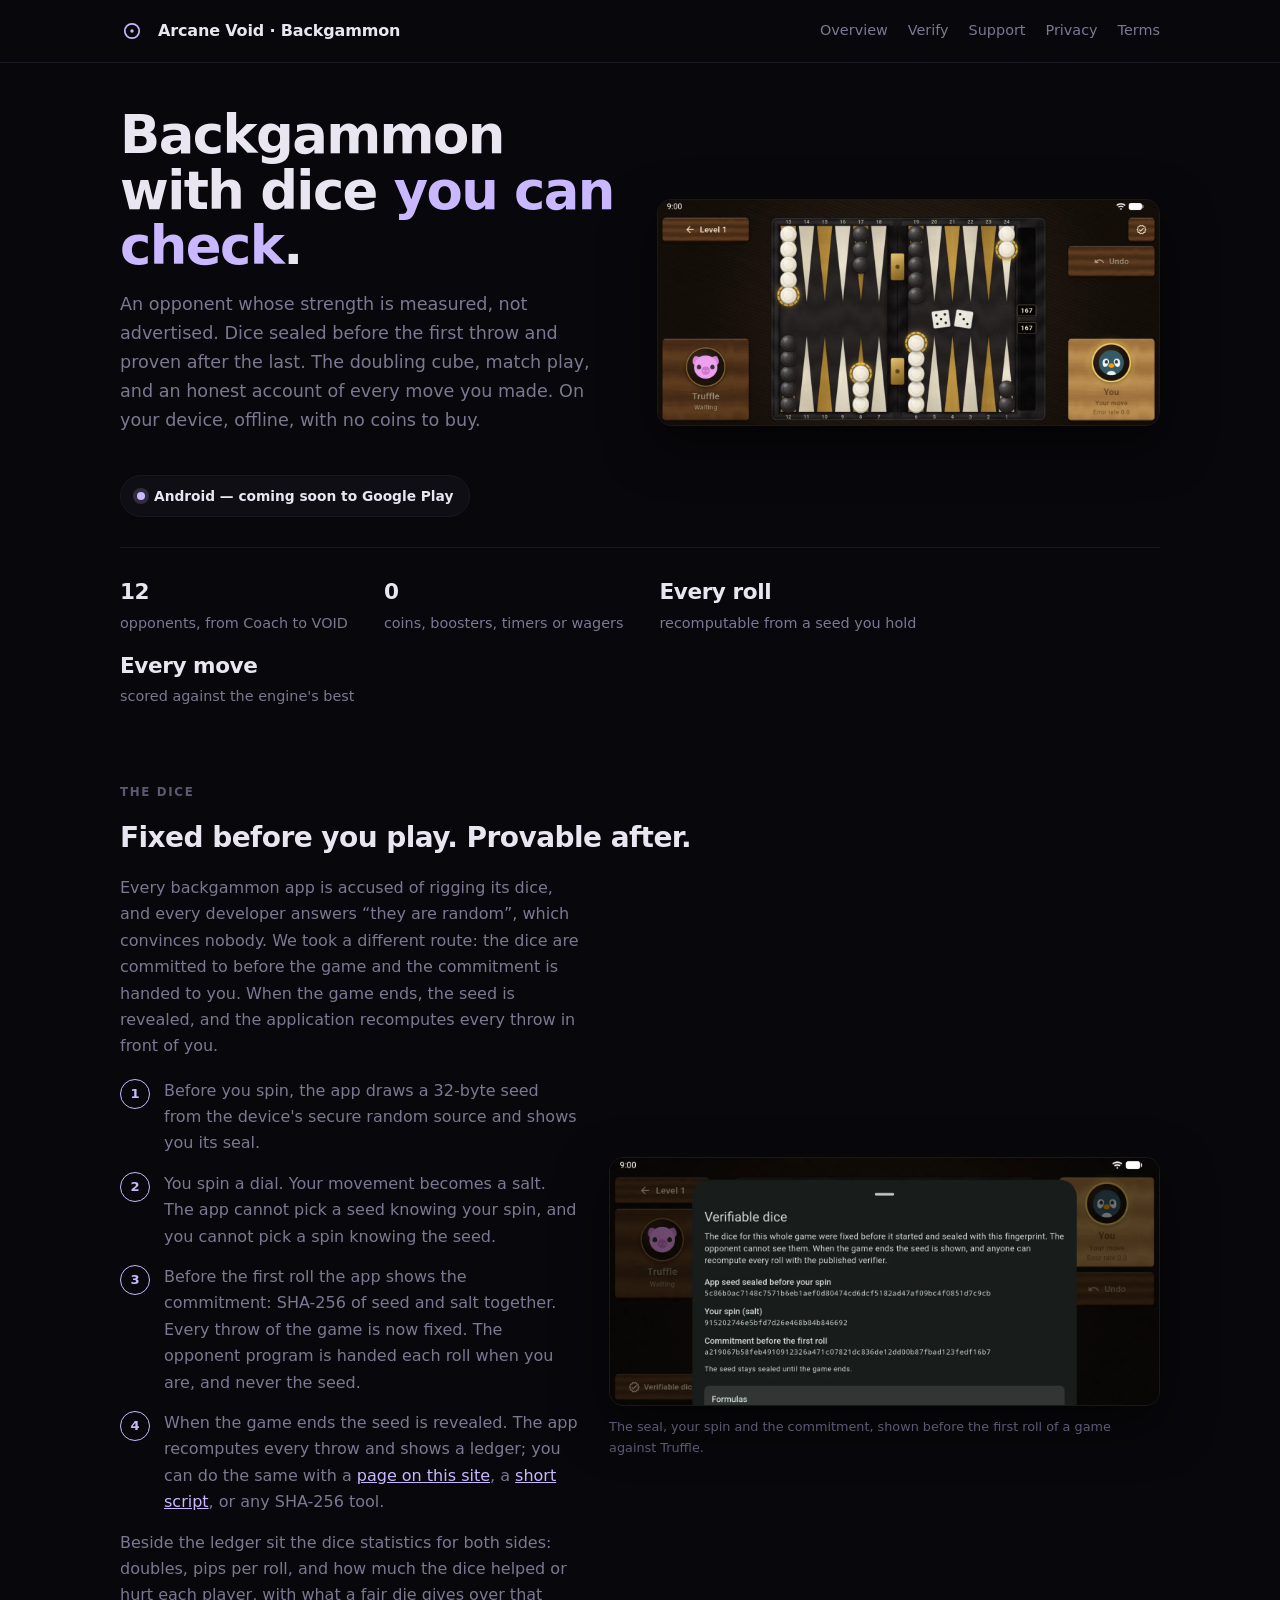
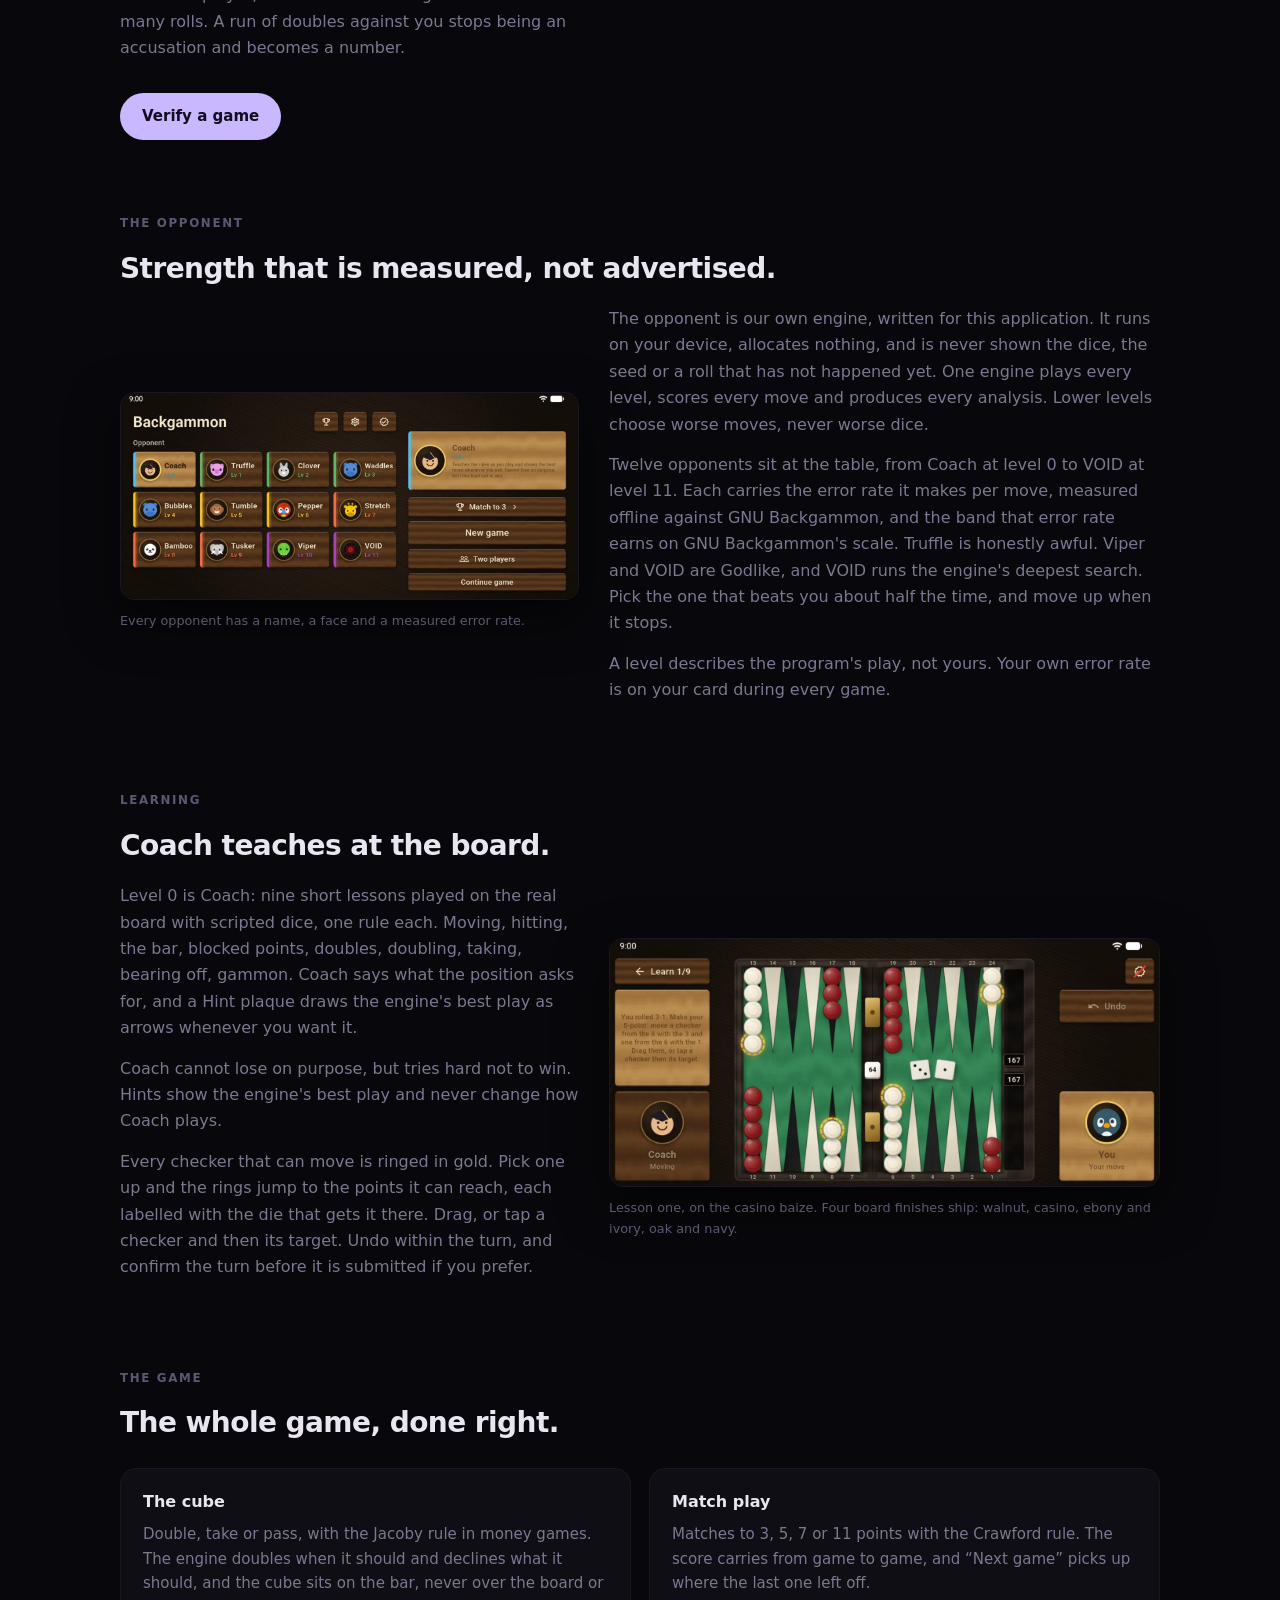
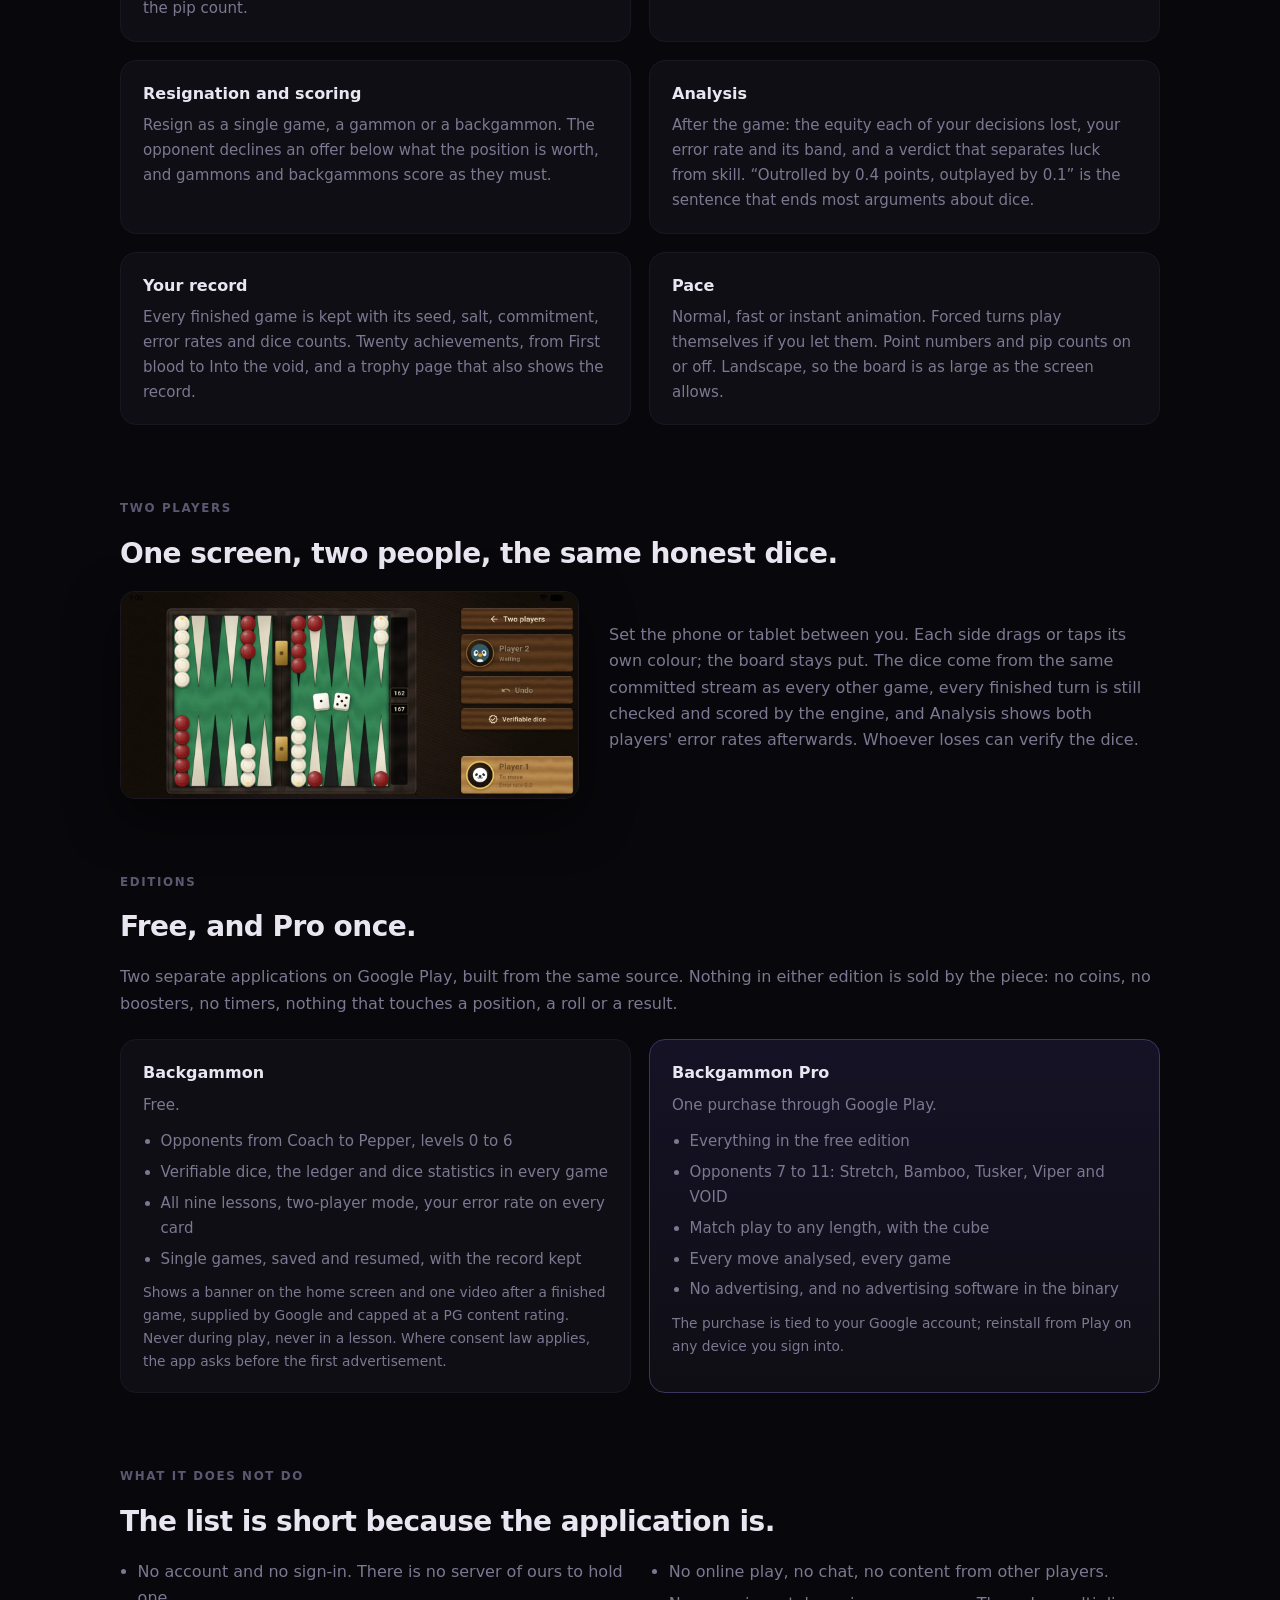
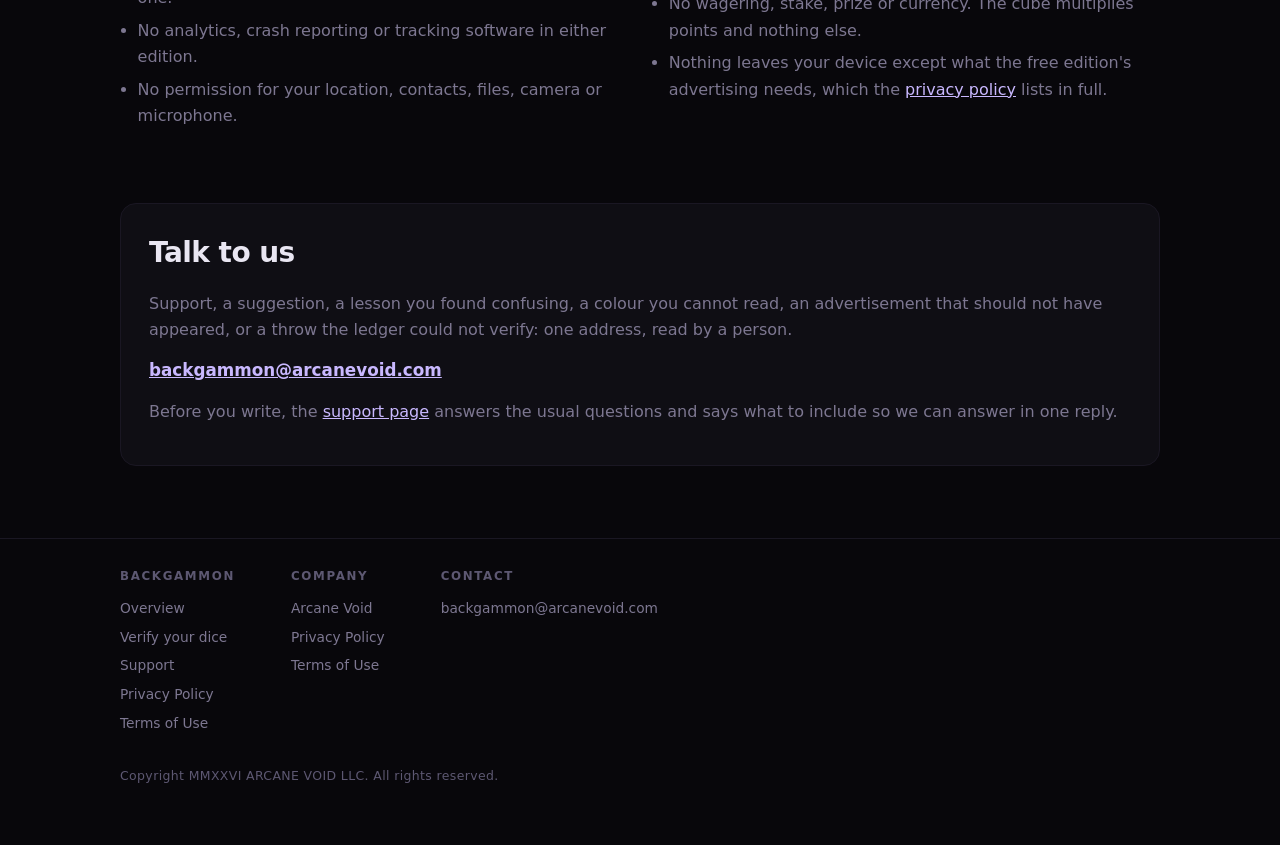
==== backgammon/index.html @ 6c2d75d8 "Backgammon: landing page, in-browser dice verifier, one support address A full overview page at /bac" ====
<!doctype html>
<html lang="en">
<head>
<meta charset="utf-8">
<meta name="viewport" content="width=device-width, initial-scale=1">
<title>Backgammon by Arcane Void — a strong opponent and dice you can check</title>
<meta name="description" content="Backgammon for Android with an opponent whose strength is measured, dice that are sealed before the first throw and provable after the last, the doubling cube, match play and analysis of every move. Plays offline, no account, no coins.">
<link rel="canonical" href="https://arcanevoid.com/backgammon/">
<link rel="icon" href="/icon.png">
<link rel="apple-touch-icon" href="/icon.png">
<link rel="stylesheet" href="/style.css">
<meta property="og:title" content="Backgammon by Arcane Void">
<meta property="og:description" content="A strong opponent, dice you can check, the cube and match play, and analysis of every move. On your device, offline, no coins.">
<meta property="og:type" content="website">
<meta property="og:url" content="https://arcanevoid.com/backgammon/">
<meta property="og:image" content="https://arcanevoid.com/backgammon/media/og.png">
<meta property="og:image:width" content="1200">
<meta property="og:image:height" content="630">
<meta name="twitter:card" content="summary_large_image">
<meta name="twitter:image" content="https://arcanevoid.com/backgammon/media/og.png">
<script type="application/ld+json">
{
  "@context": "https://schema.org",
  "@type": "MobileApplication",
  "name": "Backgammon",
  "url": "https://arcanevoid.com/backgammon/",
  "image": "https://arcanevoid.com/backgammon/media/og.png",
  "description": "Backgammon against an opponent whose strength is measured, with dice that are sealed before the first throw and provable after the last, the doubling cube, match play and analysis of every move. Plays offline with no account.",
  "operatingSystem": "Android",
  "applicationCategory": "GameApplication",
  "applicationSubCategory": "Board game",
  "screenshot": [
    "https://arcanevoid.com/backgammon/media/game.webp",
    "https://arcanevoid.com/backgammon/media/dice.webp",
    "https://arcanevoid.com/backgammon/media/home.webp",
    "https://arcanevoid.com/backgammon/media/lesson.webp",
    "https://arcanevoid.com/backgammon/media/two.webp"
  ],
  "publisher": { "@type": "Organization", "name": "Arcane Void LLC", "url": "https://arcanevoid.com/" }
}
</script>
<style>
  main{padding-top:44px}
  .hero{display:grid;gap:34px;align-items:center;margin-bottom:26px}
  @media (min-width:860px){.hero{grid-template-columns:minmax(0,1fr) minmax(0,1fr)}}
  .wrap.wide{width:min(1040px,92vw)}
  h1{font-size:clamp(2.1rem,5.4vw,3.3rem);line-height:1.05;margin-bottom:16px}
  h1 em{font-style:normal;color:var(--accent)}
  .hero .lede{font-size:1.1rem;max-width:50ch}
  .badge{
    display:inline-flex;align-items:center;gap:9px;margin:26px 0 0;padding:9px 16px;border-radius:999px;
    background:var(--panel);border:1px solid var(--line);font-size:.86rem;color:var(--ink);font-weight:600;
  }
  .badge .dot{width:8px;height:8px;border-radius:50%;background:var(--accent);box-shadow:0 0 0 4px rgba(201,184,255,.18)}
  .shot{display:block;width:100%;height:auto;border-radius:14px;border:1px solid var(--line);box-shadow:0 18px 50px rgba(0,0,0,.55)}
  .lead-in{display:flex;flex-wrap:wrap;gap:12px 36px;margin:30px 0 0;padding:26px 0 0;border-top:1px solid var(--line);list-style:none}
  .lead-in li{color:var(--muted);font-size:.9rem;margin:0}
  .lead-in b{display:block;color:var(--ink);font-size:1.35rem;font-weight:600;letter-spacing:-.02em;margin-bottom:2px}
  section{margin-top:74px}
  section h2{font-size:clamp(1.35rem,2.6vw,1.75rem);letter-spacing:-.02em;margin:0 0 14px}
  .kicker{display:block;font-size:.74rem;letter-spacing:.14em;text-transform:uppercase;color:#5d5872;font-weight:600;margin-bottom:12px}
  .two{display:grid;gap:30px;align-items:center}
  @media (min-width:860px){.two{grid-template-columns:minmax(0,5fr) minmax(0,6fr)}.two.flip>figure{order:-1}}
  .two p{max-width:56ch}
  figure{margin:0}
  figcaption{font-size:.8rem;color:#5d5872;margin-top:10px}
  ol.steps{counter-reset:s;list-style:none;padding:0;margin:18px 0 0}
  ol.steps li{position:relative;padding-left:44px;margin-bottom:14px;color:var(--muted)}
  ol.steps li::before{
    counter-increment:s;content:counter(s);position:absolute;left:0;top:1px;width:28px;height:28px;border-radius:50%;
    border:1px solid var(--accent);color:var(--accent);font-size:.82rem;font-weight:600;display:grid;place-items:center;
  }
  .grid{display:grid;gap:18px;margin-top:22px}
  @media (min-width:640px){.grid{grid-template-columns:1fr 1fr}}
  .card{background:var(--panel);border:1px solid var(--line);border-radius:16px;padding:20px 22px}
  .card h3{margin:0 0 6px;font-size:1rem}
  .card p{margin:0;font-size:.94rem}
  .cta{display:inline-block;margin-top:18px;padding:11px 22px;border-radius:999px;background:var(--accent);color:#120d1f;font-weight:600;text-decoration:none;font-size:.94rem}
  .cta:hover{filter:brightness(1.06)}
  .editions{display:grid;gap:18px;margin-top:22px}
  @media (min-width:700px){.editions{grid-template-columns:1fr 1fr}}
  .editions .card ul{margin:12px 0 0;padding-left:1.1em}
  .editions .card li{font-size:.94rem}
  .editions .pro{border-color:#3d3560;background:linear-gradient(180deg,#151226,var(--panel))}
  .editions .price{color:var(--muted);font-size:.86rem;margin:10px 0 0}
  .nots{columns:2;column-gap:40px;margin-top:14px;padding-left:1.1em}
  @media (max-width:640px){.nots{columns:1}}
  .nots li{break-inside:avoid}
  .contact{margin-top:74px;padding:26px 28px;border-radius:16px;background:var(--panel);border:1px solid var(--line)}
  .contact h2{margin-top:0}
  .contact .em{font-weight:600;font-size:1.05rem}
</style>
</head>
<body>
<header>
  <div class="wrap wide">
    <svg width="24" height="24" viewBox="0 0 100 100" aria-hidden="true">
      <circle cx="50" cy="50" r="30" fill="none" stroke="#c9b8ff" stroke-width="7"/>
      <circle cx="50" cy="50" r="7" fill="#c9b8ff"/>
    </svg>
    <span class="name">Arcane Void · Backgammon</span>
    <nav>
      <a href="/backgammon/">Overview</a>
      <a href="/backgammon/verify.html">Verify</a>
      <a href="/backgammon/support.html">Support</a>
      <a href="/backgammon/privacy.html">Privacy</a>
      <a href="/backgammon/terms.html">Terms</a>
    </nav>
  </div>
</header>
<main>
  <div class="wrap wide">

    <div class="hero">
      <div>
        <h1>Backgammon with dice <em>you can check</em>.</h1>
        <p class="lede">An opponent whose strength is measured, not advertised. Dice sealed before the first throw and proven after the last. The doubling cube, match play, and an honest account of every move you made. On your device, offline, with no coins to buy.</p>
        <span class="badge"><span class="dot"></span>Android — coming soon to Google Play</span>
      </div>
      <figure>
        <img class="shot" src="/backgammon/media/game.webp" width="1400" height="630" alt="A game in progress on the walnut board: the player has rolled 5-2, movable checkers are ringed in gold, pip counts read 167 each" fetchpriority="high">
      </figure>
    </div>

    <ul class="lead-in">
      <li><b>12</b>opponents, from Coach to VOID</li>
      <li><b>0</b>coins, boosters, timers or wagers</li>
      <li><b>Every roll</b>recomputable from a seed you hold</li>
      <li><b>Every move</b>scored against the engine's best</li>
    </ul>

    <section id="dice">
      <span class="kicker">The dice</span>
      <h2>Fixed before you play. Provable after.</h2>
      <div class="two">
        <div>
          <p>Every backgammon app is accused of rigging its dice, and every developer answers “they are random”, which convinces nobody. We took a different route: the dice are committed to before the game and the commitment is handed to you. When the game ends, the seed is revealed, and the application recomputes every throw in front of you.</p>
          <ol class="steps">
            <li>Before you spin, the app draws a 32-byte seed from the device's secure random source and shows you its seal.</li>
            <li>You spin a dial. Your movement becomes a salt. The app cannot pick a seed knowing your spin, and you cannot pick a spin knowing the seed.</li>
            <li>Before the first roll the app shows the commitment: SHA-256 of seed and salt together. Every throw of the game is now fixed. The opponent program is handed each roll when you are, and never the seed.</li>
            <li>When the game ends the seed is revealed. The app recomputes every throw and shows a ledger; you can do the same with a <a href="/backgammon/verify.html">page on this site</a>, a <a href="/backgammon/verify_dice.py">short script</a>, or any SHA-256 tool.</li>
          </ol>
          <p>Beside the ledger sit the dice statistics for both sides: doubles, pips per roll, and how much the dice helped or hurt each player, with what a fair die gives over that many rolls. A run of doubles against you stops being an accusation and becomes a number.</p>
          <a class="cta" href="/backgammon/verify.html">Verify a game</a>
        </div>
        <figure>
          <img class="shot" src="/backgammon/media/dice.webp" width="1400" height="630" loading="lazy" alt="The Verifiable dice sheet: the app seed sealed before your spin, your spin as a salt, and the commitment before the first roll, each as a hex fingerprint">
          <figcaption>The seal, your spin and the commitment, shown before the first roll of a game against Truffle.</figcaption>
        </figure>
      </div>
    </section>

    <section id="opponent">
      <span class="kicker">The opponent</span>
      <h2>Strength that is measured, not advertised.</h2>
      <div class="two flip">
        <div>
          <p>The opponent is our own engine, written for this application. It runs on your device, allocates nothing, and is never shown the dice, the seed or a roll that has not happened yet. One engine plays every level, scores every move and produces every analysis. Lower levels choose worse moves, never worse dice.</p>
          <p>Twelve opponents sit at the table, from Coach at level 0 to VOID at level 11. Each carries the error rate it makes per move, measured offline against GNU Backgammon, and the band that error rate earns on GNU Backgammon's scale. Truffle is honestly awful. Viper and VOID are Godlike, and VOID runs the engine's deepest search. Pick the one that beats you about half the time, and move up when it stops.</p>
          <p>A level describes the program's play, not yours. Your own error rate is on your card during every game.</p>
        </div>
        <figure>
          <img class="shot" src="/backgammon/media/home.webp" width="1400" height="630" loading="lazy" alt="The home screen: twelve opponent cards from Coach at level 0 to VOID at level 11, each with an animal avatar, and buttons for Match to 3, New game, Two players and Continue game">
          <figcaption>Every opponent has a name, a face and a measured error rate.</figcaption>
        </figure>
      </div>
    </section>

    <section id="learn">
      <span class="kicker">Learning</span>
      <h2>Coach teaches at the board.</h2>
      <div class="two">
        <div>
          <p>Level 0 is Coach: nine short lessons played on the real board with scripted dice, one rule each. Moving, hitting, the bar, blocked points, doubles, doubling, taking, bearing off, gammon. Coach says what the position asks for, and a Hint plaque draws the engine's best play as arrows whenever you want it.</p>
          <p>Coach cannot lose on purpose, but tries hard not to win. Hints show the engine's best play and never change how Coach plays.</p>
          <p>Every checker that can move is ringed in gold. Pick one up and the rings jump to the points it can reach, each labelled with the die that gets it there. Drag, or tap a checker and then its target. Undo within the turn, and confirm the turn before it is submitted if you prefer.</p>
        </div>
        <figure>
          <img class="shot" src="/backgammon/media/lesson.webp" width="1400" height="630" loading="lazy" alt="Lesson 1 of 9 on the green casino board: Coach's plaque reads 'You rolled 3-1. Make your 5-point', and the checkers that can move are ringed in gold">
          <figcaption>Lesson one, on the casino baize. Four board finishes ship: walnut, casino, ebony and ivory, oak and navy.</figcaption>
        </figure>
      </div>
    </section>

    <section id="play">
      <span class="kicker">The game</span>
      <h2>The whole game, done right.</h2>
      <div class="grid">
        <div class="card"><h3>The cube</h3><p>Double, take or pass, with the Jacoby rule in money games. The engine doubles when it should and declines what it should, and the cube sits on the bar, never over the board or the pip count.</p></div>
        <div class="card"><h3>Match play</h3><p>Matches to 3, 5, 7 or 11 points with the Crawford rule. The score carries from game to game, and “Next game” picks up where the last one left off.</p></div>
        <div class="card"><h3>Resignation and scoring</h3><p>Resign as a single game, a gammon or a backgammon. The opponent declines an offer below what the position is worth, and gammons and backgammons score as they must.</p></div>
        <div class="card"><h3>Analysis</h3><p>After the game: the equity each of your decisions lost, your error rate and its band, and a verdict that separates luck from skill. “Outrolled by 0.4 points, outplayed by 0.1” is the sentence that ends most arguments about dice.</p></div>
        <div class="card"><h3>Your record</h3><p>Every finished game is kept with its seed, salt, commitment, error rates and dice counts. Twenty achievements, from First blood to Into the void, and a trophy page that also shows the record.</p></div>
        <div class="card"><h3>Pace</h3><p>Normal, fast or instant animation. Forced turns play themselves if you let them. Point numbers and pip counts on or off. Landscape, so the board is as large as the screen allows.</p></div>
      </div>
    </section>

    <section id="two">
      <span class="kicker">Two players</span>
      <h2>One screen, two people, the same honest dice.</h2>
      <div class="two flip">
        <div>
          <p>Set the phone or tablet between you. Each side drags or taps its own colour; the board stays put. The dice come from the same committed stream as every other game, every finished turn is still checked and scored by the engine, and Analysis shows both players' error rates afterwards. Whoever loses can verify the dice.</p>
        </div>
        <figure>
          <img class="shot" src="/backgammon/media/two.webp" width="1400" height="630" loading="lazy" alt="Two players mode on the casino board: Player 1 to move with a 1-5, Player 2 waiting, and a Verifiable dice plaque beside Undo">
        </figure>
      </div>
    </section>

    <section id="editions">
      <span class="kicker">Editions</span>
      <h2>Free, and Pro once.</h2>
      <p>Two separate applications on Google Play, built from the same source. Nothing in either edition is sold by the piece: no coins, no boosters, no timers, nothing that touches a position, a roll or a result.</p>
      <div class="editions">
        <div class="card">
          <h3>Backgammon</h3>
          <p>Free.</p>
          <ul>
            <li>Opponents from Coach to Pepper, levels 0 to 6</li>
            <li>Verifiable dice, the ledger and dice statistics in every game</li>
            <li>All nine lessons, two-player mode, your error rate on every card</li>
            <li>Single games, saved and resumed, with the record kept</li>
          </ul>
          <p class="price">Shows a banner on the home screen and one video after a finished game, supplied by Google and capped at a PG content rating. Never during play, never in a lesson. Where consent law applies, the app asks before the first advertisement.</p>
        </div>
        <div class="card pro">
          <h3>Backgammon Pro</h3>
          <p>One purchase through Google Play.</p>
          <ul>
            <li>Everything in the free edition</li>
            <li>Opponents 7 to 11: Stretch, Bamboo, Tusker, Viper and VOID</li>
            <li>Match play to any length, with the cube</li>
            <li>Every move analysed, every game</li>
            <li>No advertising, and no advertising software in the binary</li>
          </ul>
          <p class="price">The purchase is tied to your Google account; reinstall from Play on any device you sign into.</p>
        </div>
      </div>
    </section>

    <section id="not">
      <span class="kicker">What it does not do</span>
      <h2>The list is short because the application is.</h2>
      <ul class="nots">
        <li>No account and no sign-in. There is no server of ours to hold one.</li>
        <li>No analytics, crash reporting or tracking software in either edition.</li>
        <li>No permission for your location, contacts, files, camera or microphone.</li>
        <li>No online play, no chat, no content from other players.</li>
        <li>No wagering, stake, prize or currency. The cube multiplies points and nothing else.</li>
        <li>Nothing leaves your device except what the free edition's advertising needs, which the <a href="/backgammon/privacy.html">privacy policy</a> lists in full.</li>
      </ul>
    </section>

    <section class="contact" id="contact">
      <h2>Talk to us</h2>
      <p>Support, a suggestion, a lesson you found confusing, a colour you cannot read, an advertisement that should not have appeared, or a throw the ledger could not verify: one address, read by a person.</p>
      <p><span class="em" data-u="backgammon" data-d="arcanevoid" data-t="com">backgammon [at] arcanevoid [dot] com</span></p>
      <p>Before you write, the <a href="/backgammon/support.html">support page</a> answers the usual questions and says what to include so we can answer in one reply.</p>
    </section>

  </div>
</main>
<footer>
  <div class="wrap wide">
    <div class="cols">
      <div>
        <h4>Backgammon</h4>
        <a href="/backgammon/">Overview</a>
        <a href="/backgammon/verify.html">Verify your dice</a>
        <a href="/backgammon/support.html">Support</a>
        <a href="/backgammon/privacy.html">Privacy Policy</a>
        <a href="/backgammon/terms.html">Terms of Use</a>
      </div>
      <div>
        <h4>Company</h4>
        <a href="/">Arcane Void</a>
        <a href="/privacy.html">Privacy Policy</a>
        <a href="/terms.html">Terms of Use</a>
      </div>
      <div>
        <h4>Contact</h4>
        <span class="em" data-u="backgammon" data-d="arcanevoid" data-t="com">backgammon [at] arcanevoid [dot] com</span>
      </div>
    </div>
    <p class="legal">Copyright MMXXVI ARCANE VOID LLC. All rights reserved.</p>
  </div>
</footer>
<script>
/* Addresses are assembled here rather than written into the page, so
   scrapers reading the HTML do not get them. */
document.querySelectorAll('span.em').forEach(function(s){
  var a=s.dataset.u+'@'+s.dataset.d+'.'+s.dataset.t;
  var l=document.createElement('a');l.href='mailto:'+a;l.textContent=a;l.className='em';
  s.replaceWith(l);
});
</script>
</body>
</html>
---- style.css ----
:root{
  --bg:#08070b; --panel:#0f0e14; --ink:#e9e6f2; --muted:#7d7791;
  --accent:#c9b8ff; --line:#1a1723;
}
*{box-sizing:border-box}
html{scroll-behavior:smooth}
body{
  margin:0; background:var(--bg); color:var(--ink);
  font:16px/1.65 ui-sans-serif,system-ui,-apple-system,"Segoe UI",Roboto,Helvetica,Arial,sans-serif;
  -webkit-font-smoothing:antialiased; display:flex; flex-direction:column; min-height:100vh;
}
a{color:var(--accent)}
.wrap{width:min(760px,90vw);margin-inline:auto}
header{border-bottom:1px solid var(--line)}
header .wrap{display:flex;align-items:center;gap:14px;padding:18px 0}
header svg{flex:none}
header .name{font-weight:600;letter-spacing:-.01em;margin-right:auto}
header nav{display:flex;gap:20px;font-size:.9rem}
header nav a{color:var(--muted);text-decoration:none}
header nav a:hover{color:var(--accent)}
main{flex:1 0 auto;padding:56px 0 72px}
h1{font-size:clamp(1.9rem,5vw,2.8rem);letter-spacing:-.03em;margin:0 0 8px;font-weight:600}
h2{font-size:1.15rem;margin:38px 0 10px;letter-spacing:-.01em}
h3{font-size:1rem;margin:24px 0 6px;color:var(--ink)}
p,li{color:var(--muted)}
p{margin:0 0 14px}
ul{margin:0 0 14px;padding-left:1.15em}
li{margin-bottom:6px}
strong{color:var(--ink);font-weight:600}
.lede{font-size:1.05rem;color:var(--muted);max-width:60ch}
.updated{font-size:.85rem;color:#5d5872;margin:0 0 32px}
.summary{background:var(--panel);border:1px solid var(--line);border-radius:16px;padding:22px 24px;margin:0 0 36px}
.summary p:last-child{margin-bottom:0}
table{width:100%;border-collapse:collapse;margin:0 0 18px;font-size:.94rem}
th,td{text-align:left;padding:10px 12px;border-bottom:1px solid var(--line);vertical-align:top}
th{color:var(--ink);font-weight:600;width:38%}
td{color:var(--muted)}
footer{flex:none;border-top:1px solid var(--line);padding:28px 0 44px;font-size:.86rem;color:var(--muted)}
footer .cols{display:flex;flex-wrap:wrap;gap:28px 56px;margin-bottom:26px}
footer h4{margin:0 0 10px;font-size:.74rem;letter-spacing:.14em;text-transform:uppercase;color:#5d5872;font-weight:600}
footer a{color:var(--muted);text-decoration:none;display:block;margin-bottom:6px}
footer a:hover{color:var(--accent)}
.legal{color:#5d5872;font-size:.78rem;letter-spacing:.03em}
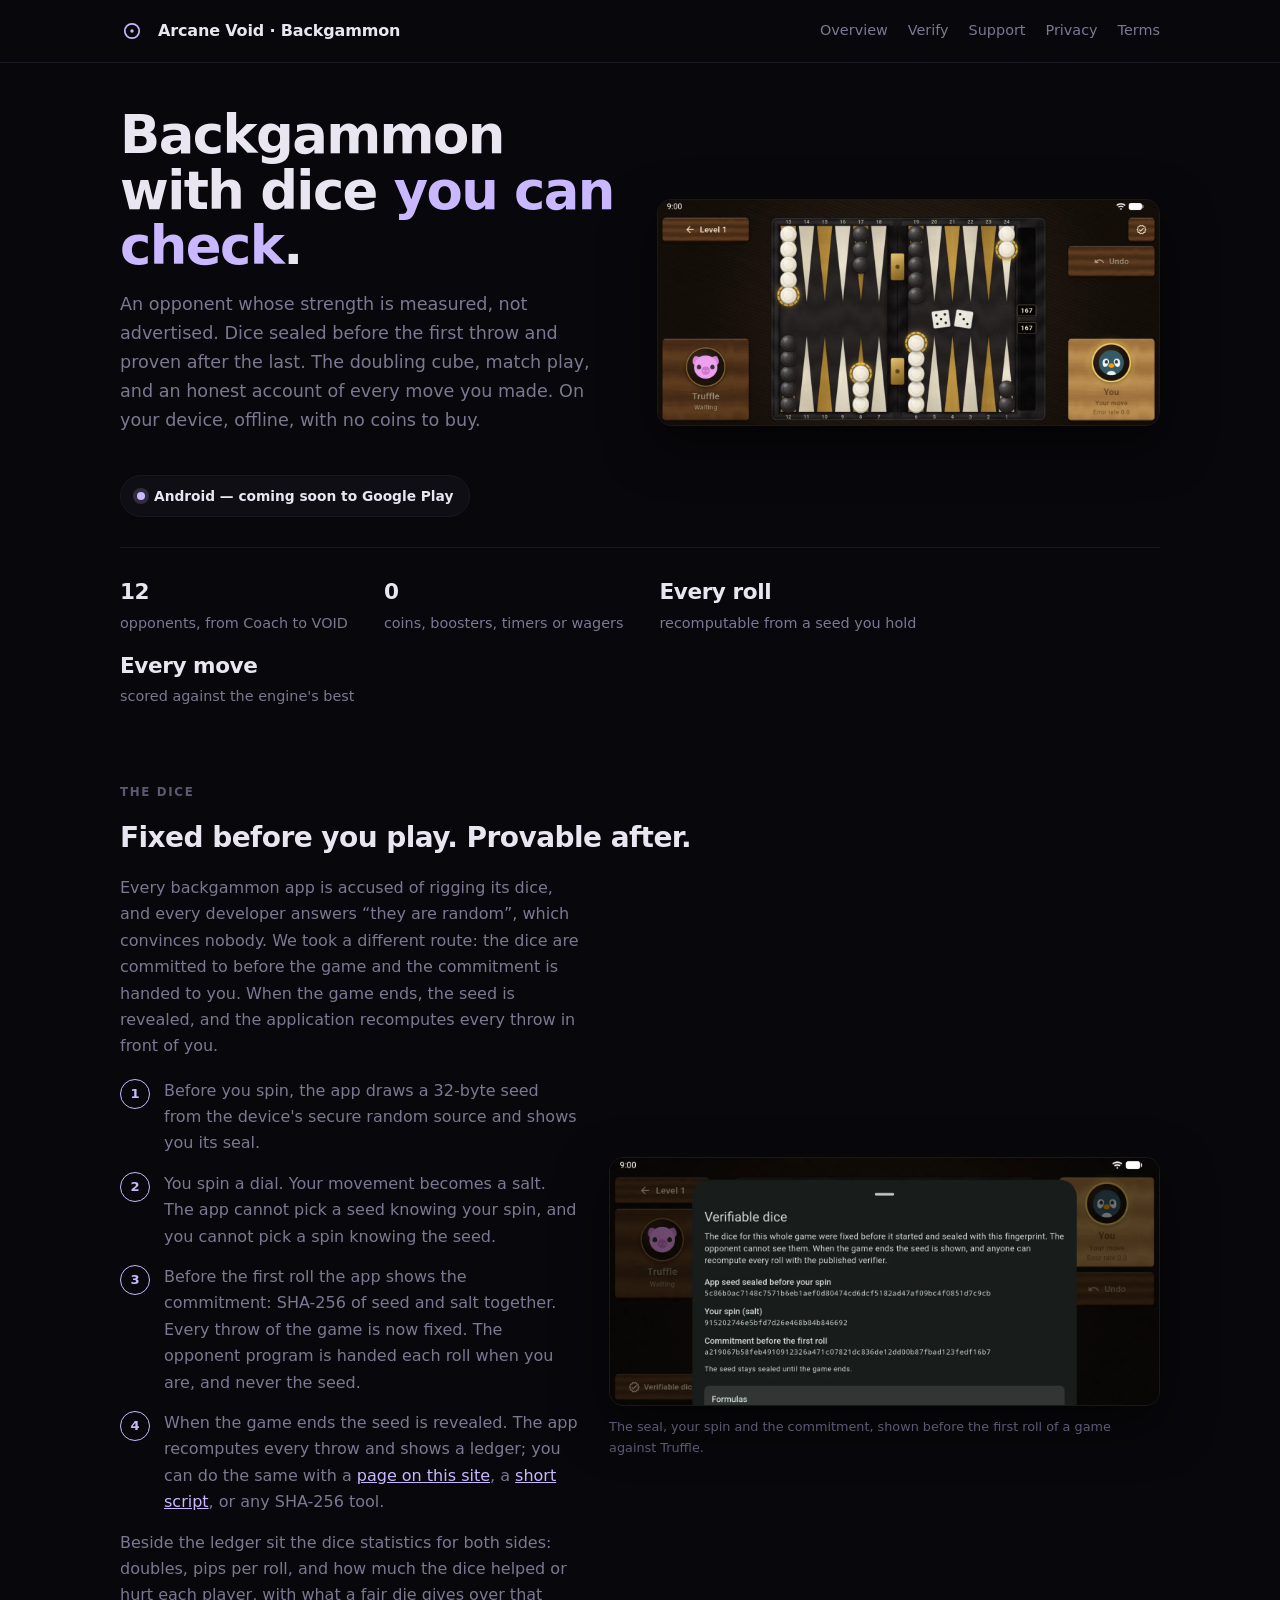
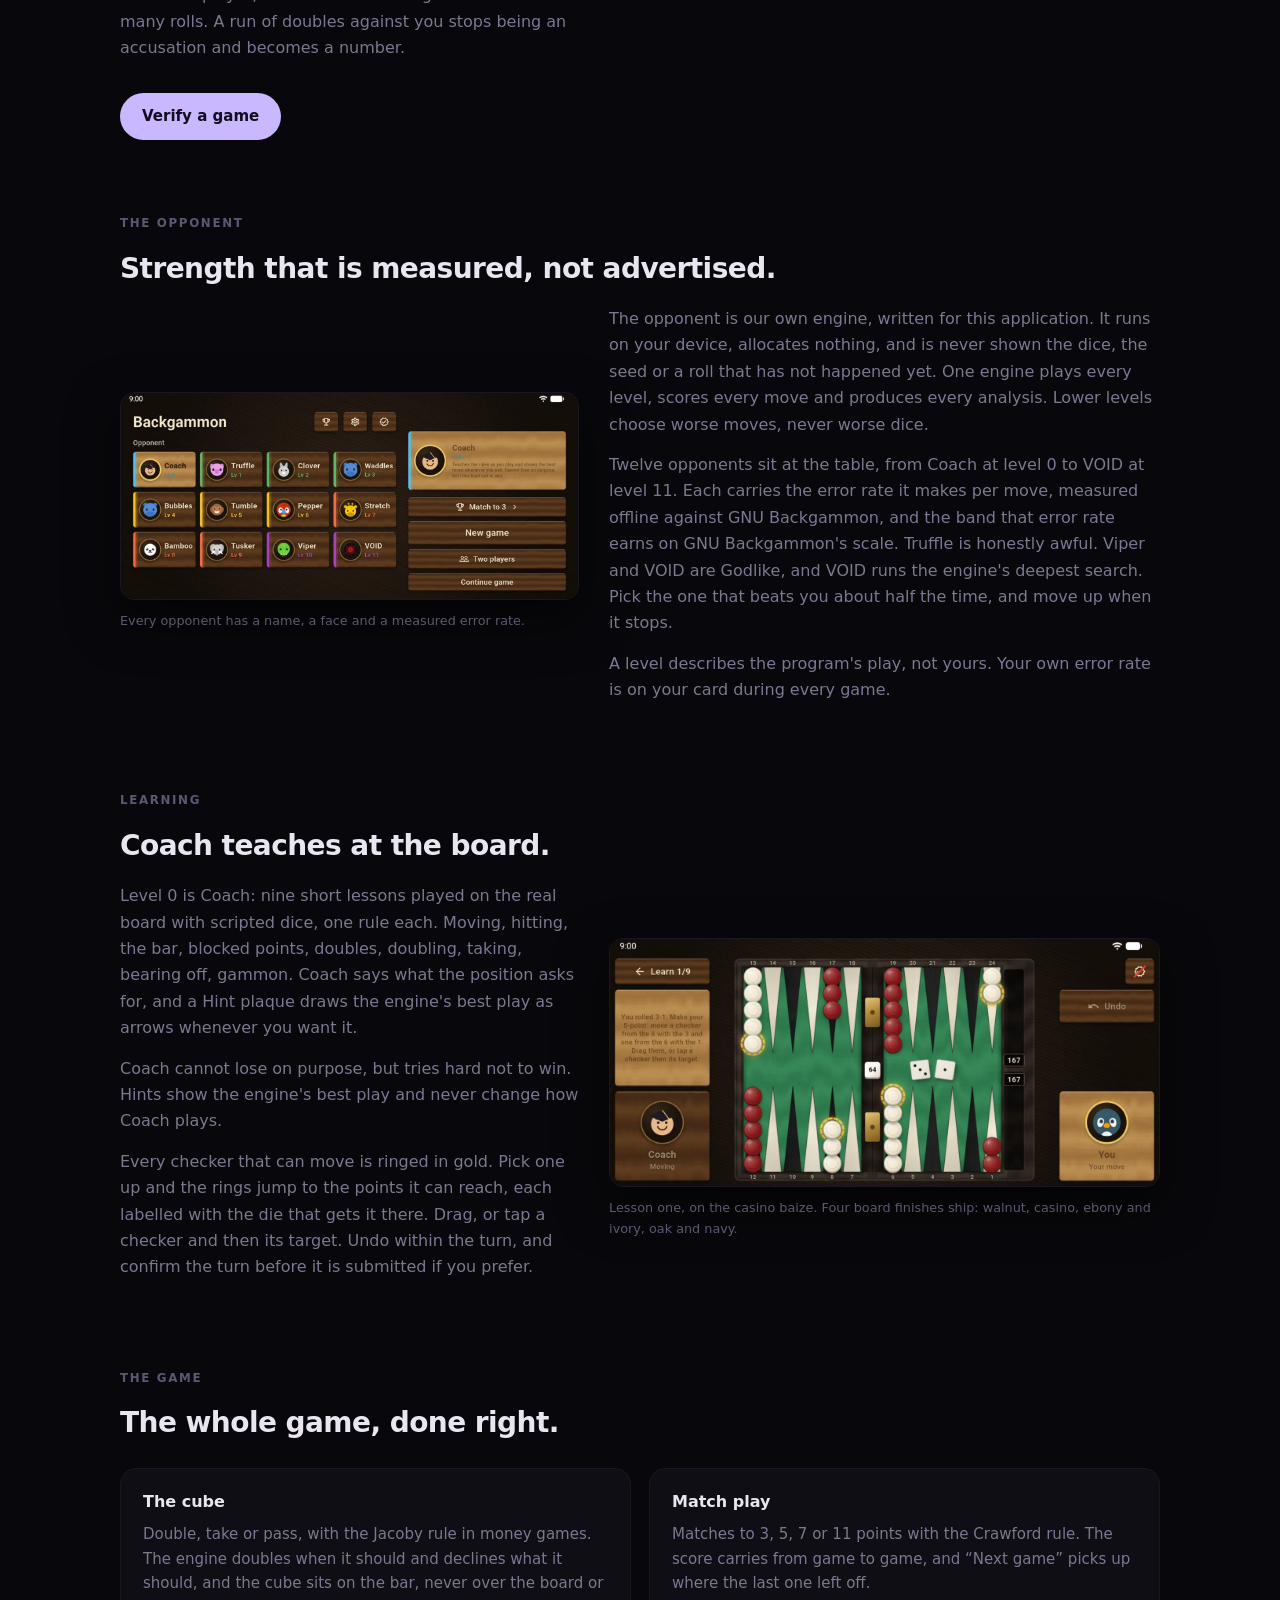
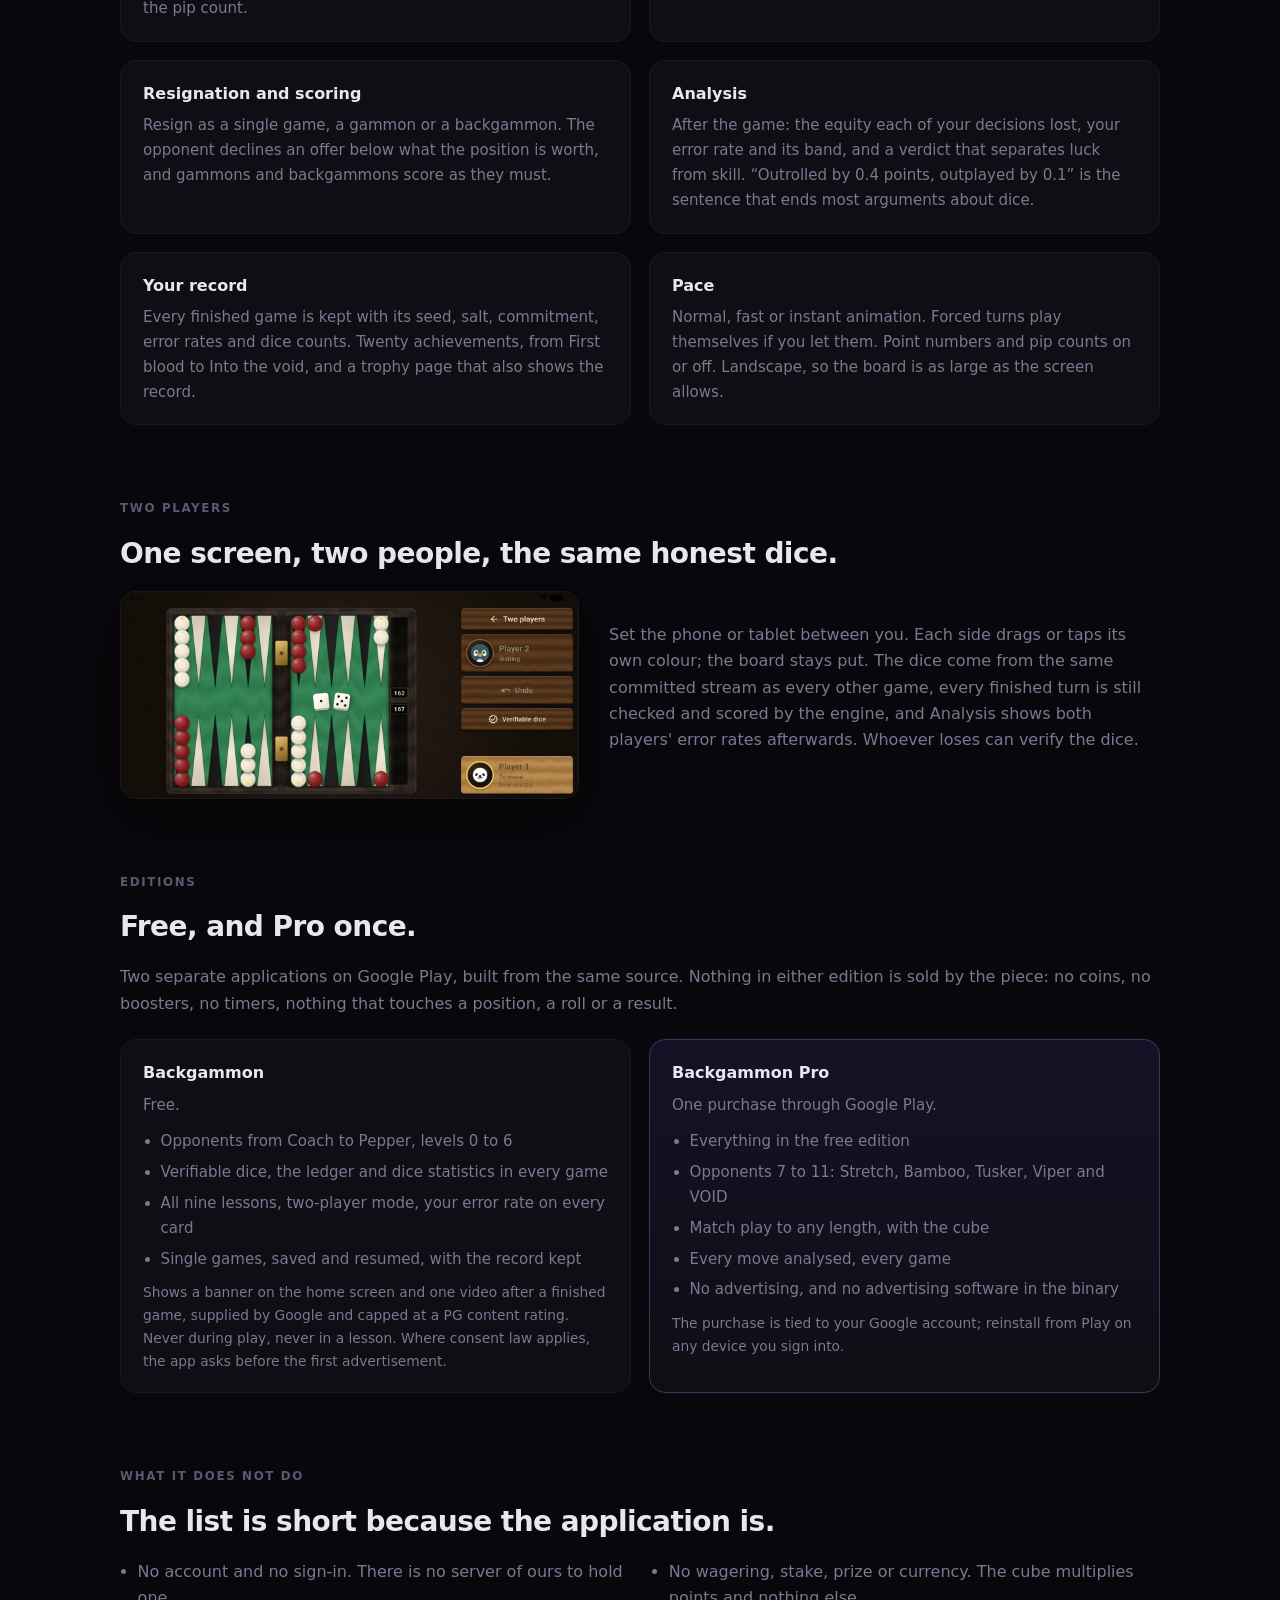
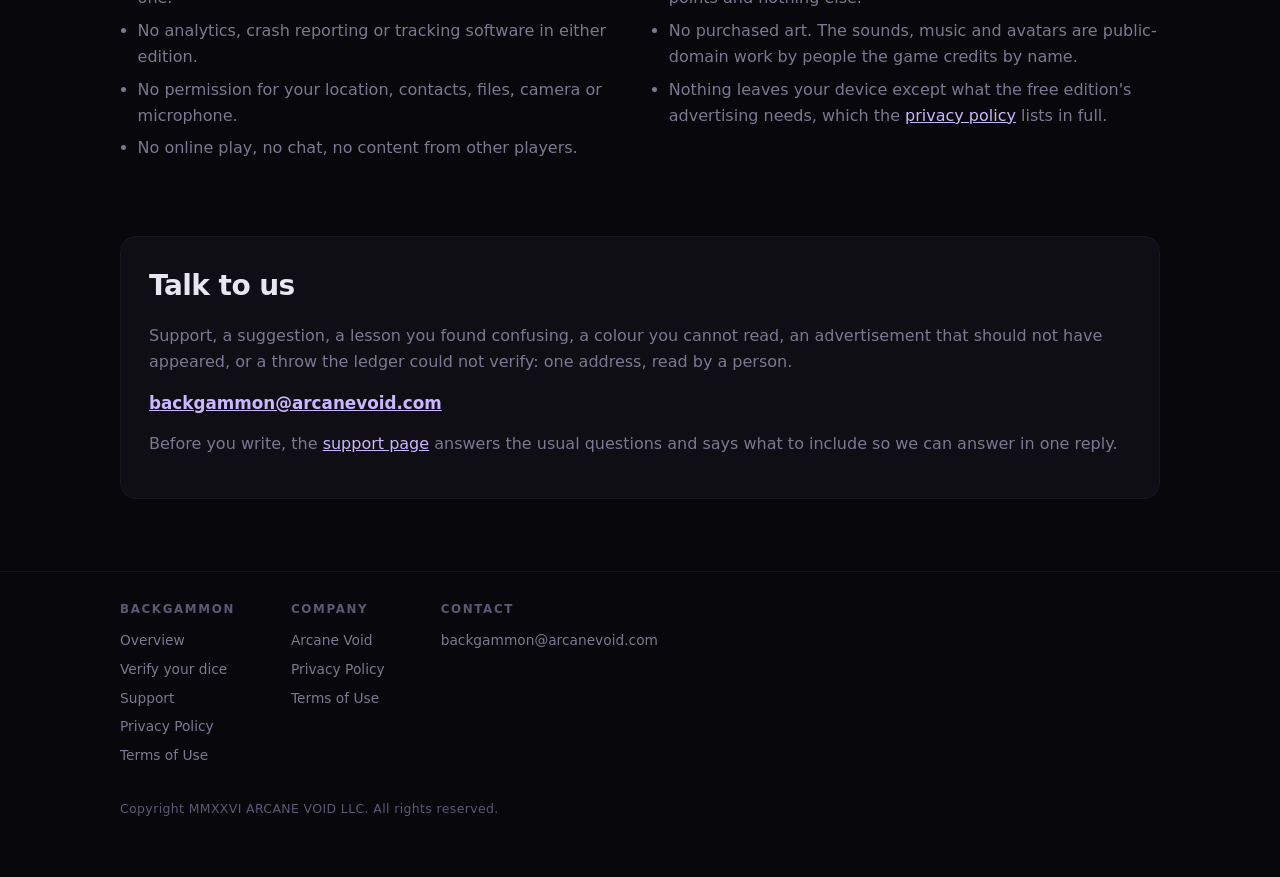
==== commit 2774a6d8: "Backgammon: credit the table music on the support page" ====
--- a/backgammon/index.html
+++ b/backgammon/index.html
@@ -249,6 +249,7 @@
         <li>No permission for your location, contacts, files, camera or microphone.</li>
         <li>No online play, no chat, no content from other players.</li>
         <li>No wagering, stake, prize or currency. The cube multiplies points and nothing else.</li>
+        <li>No purchased art. The sounds, music and avatars are public-domain work by people the game credits by name.</li>
         <li>Nothing leaves your device except what the free edition's advertising needs, which the <a href="/backgammon/privacy.html">privacy policy</a> lists in full.</li>
       </ul>
     </section>
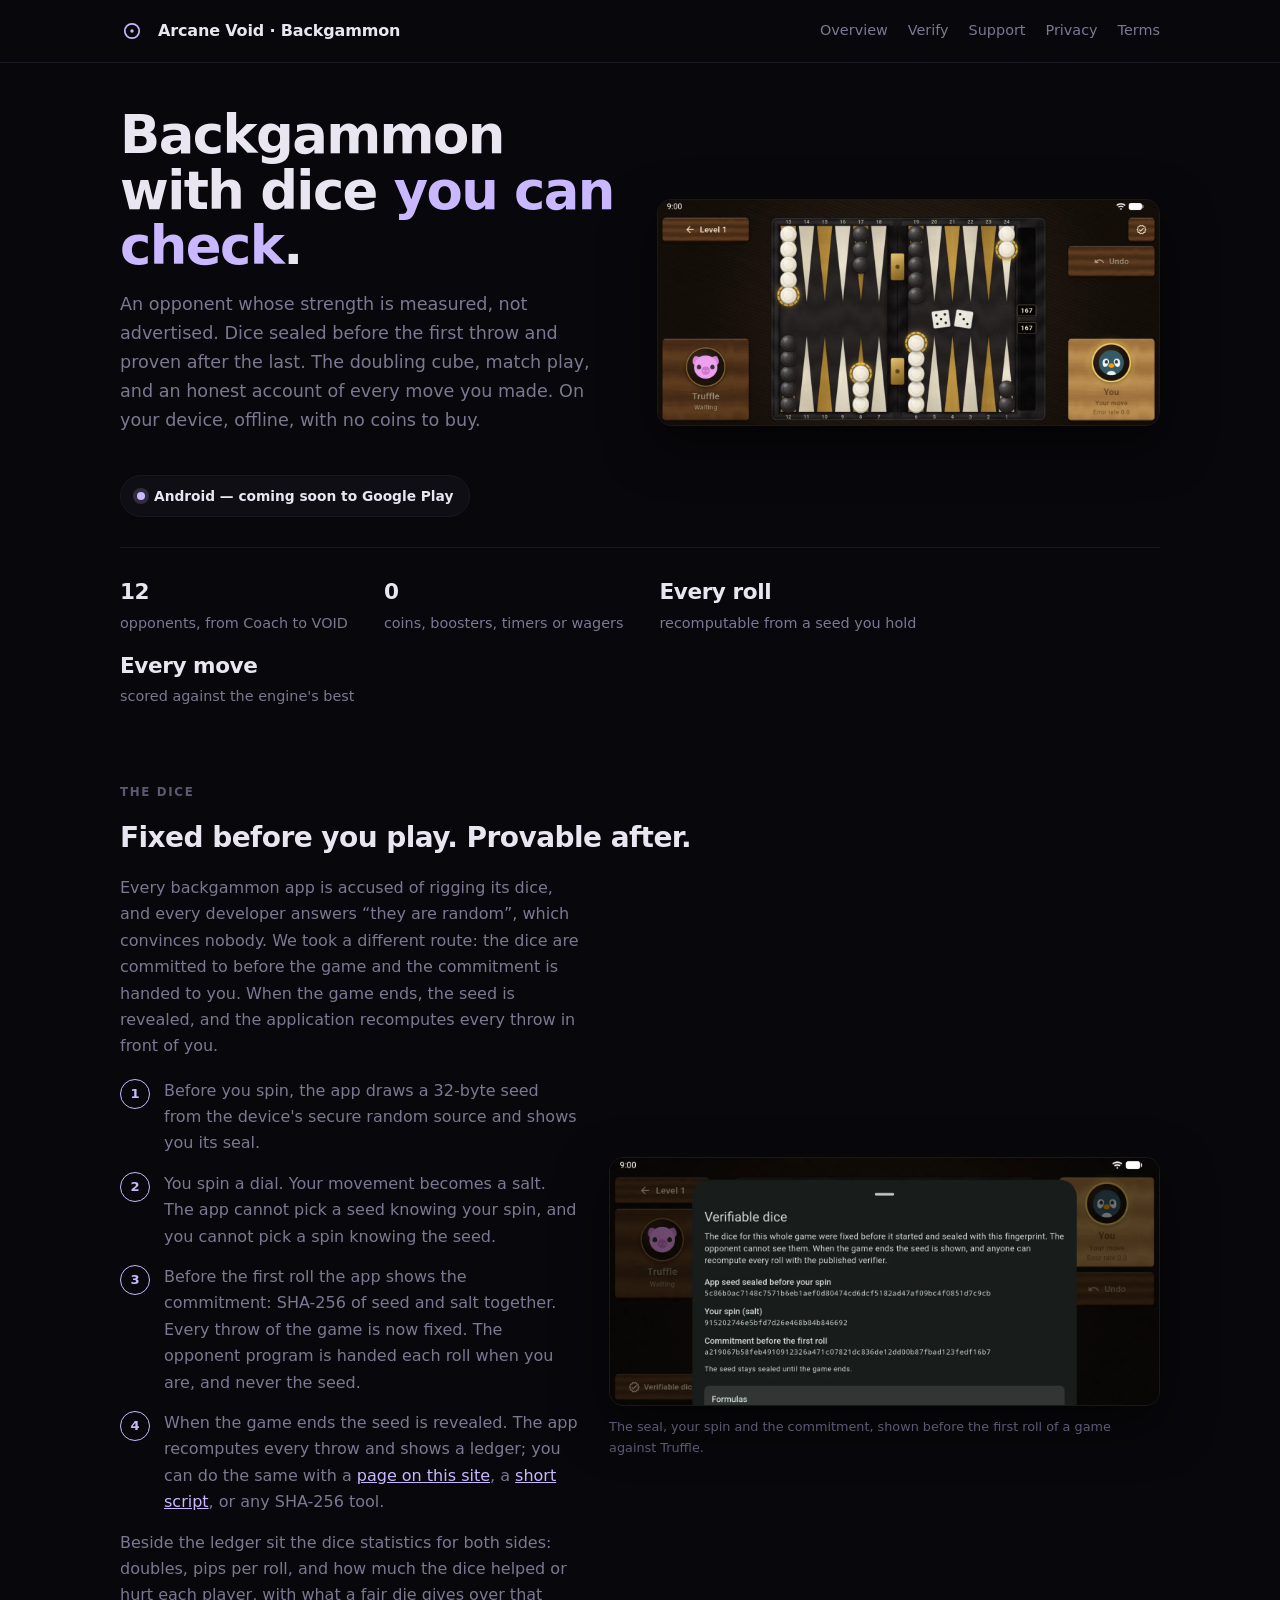
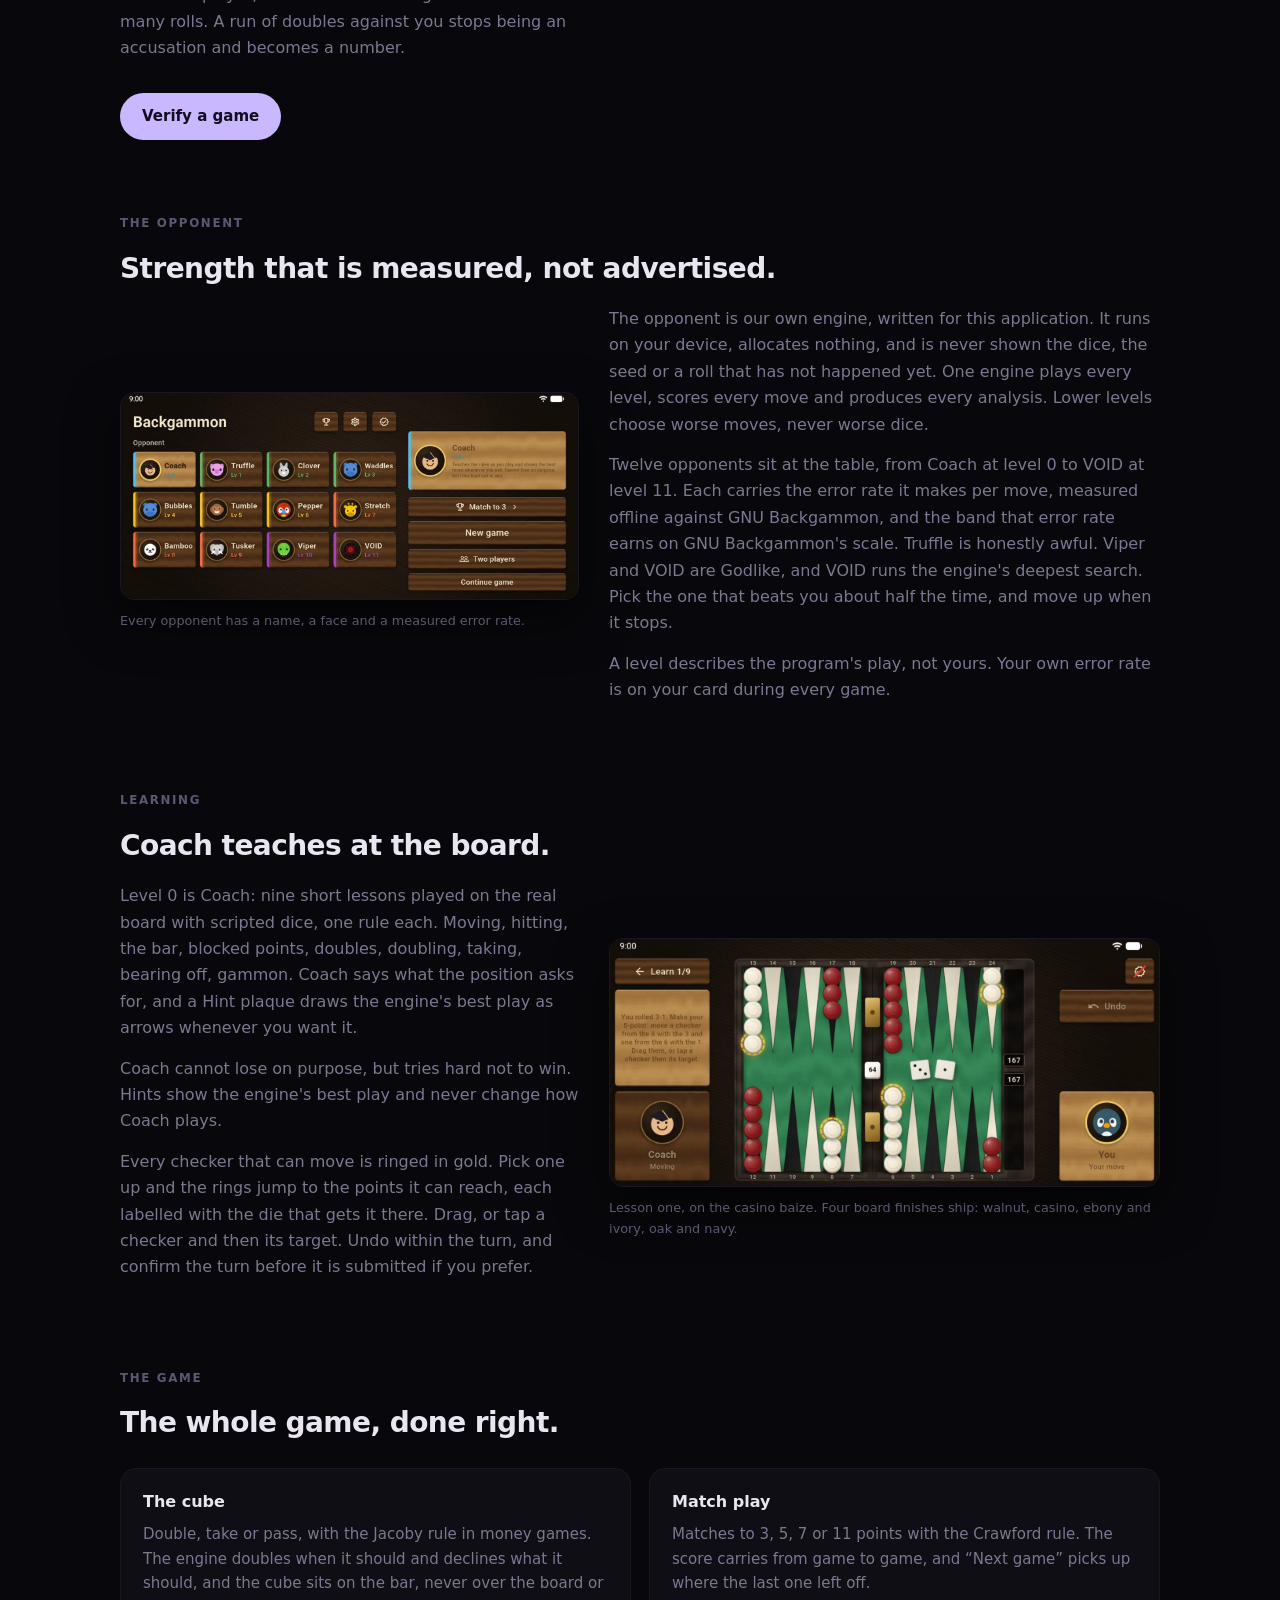
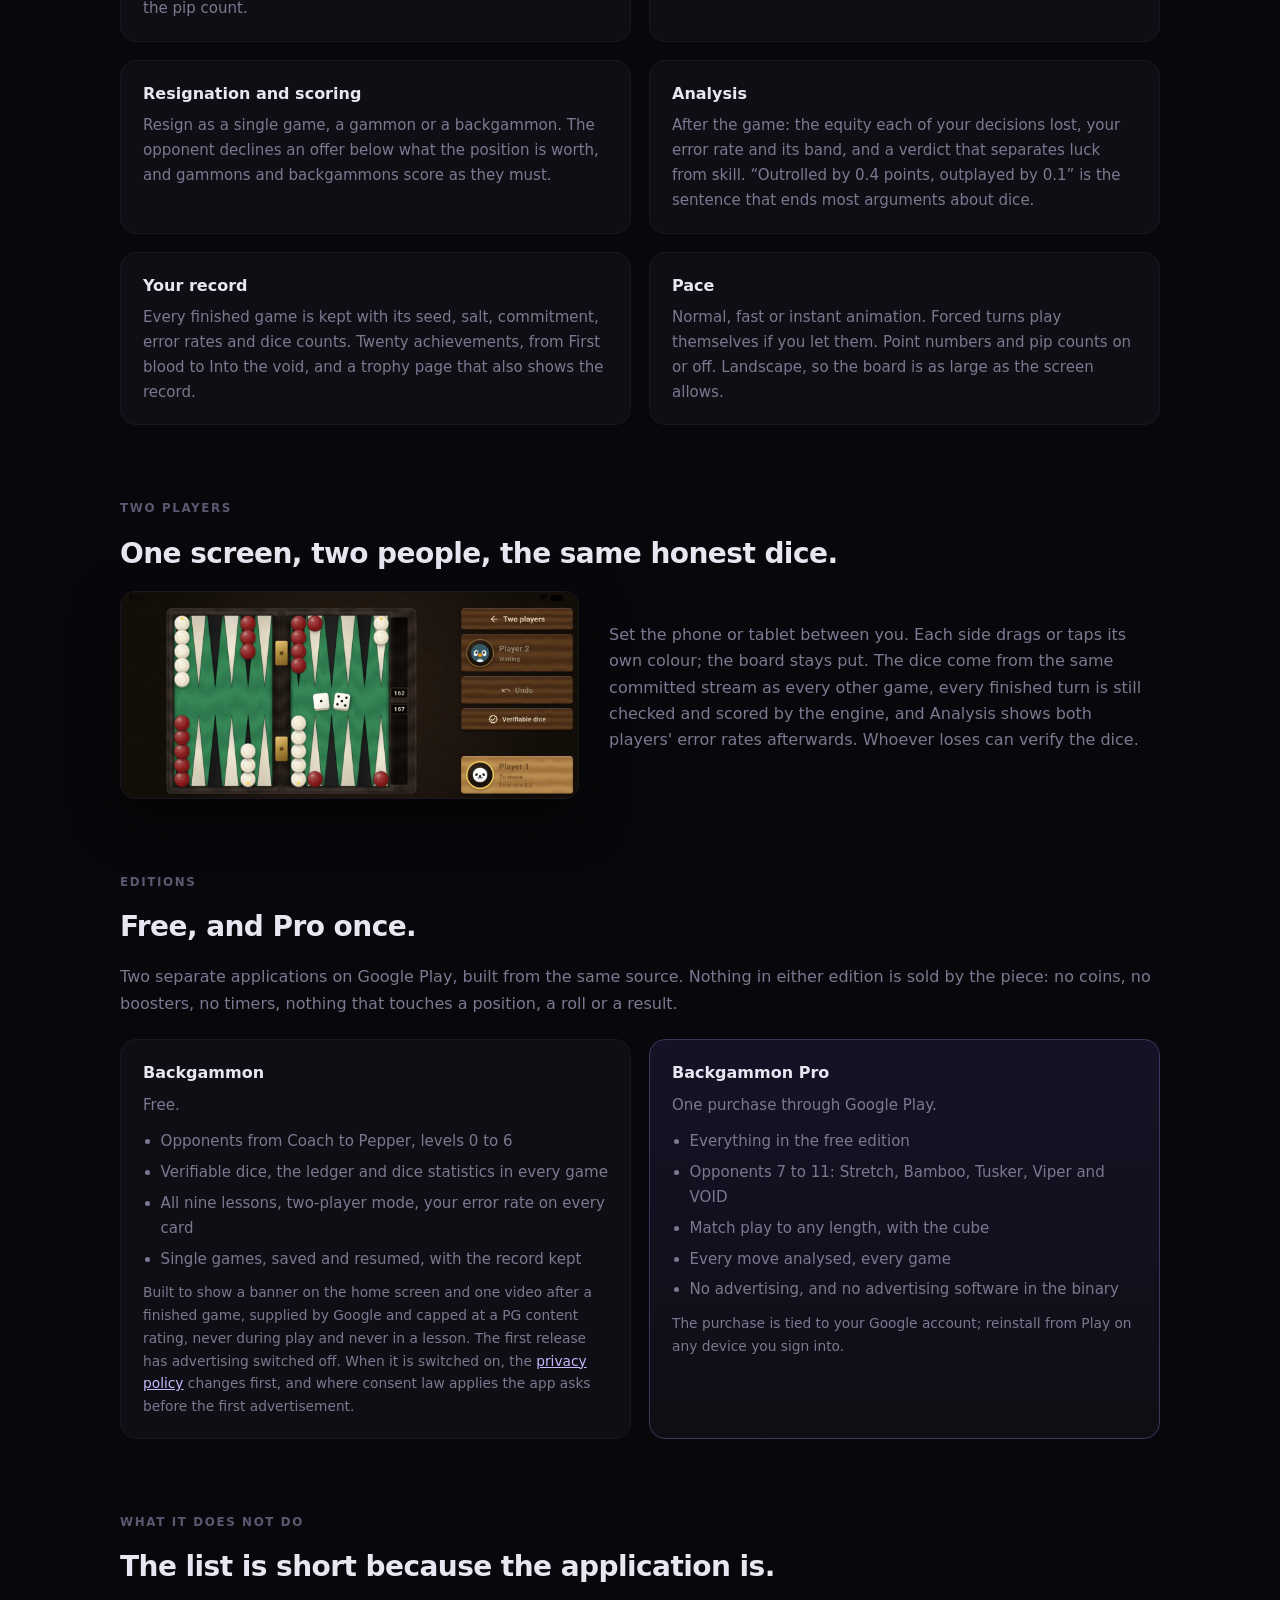
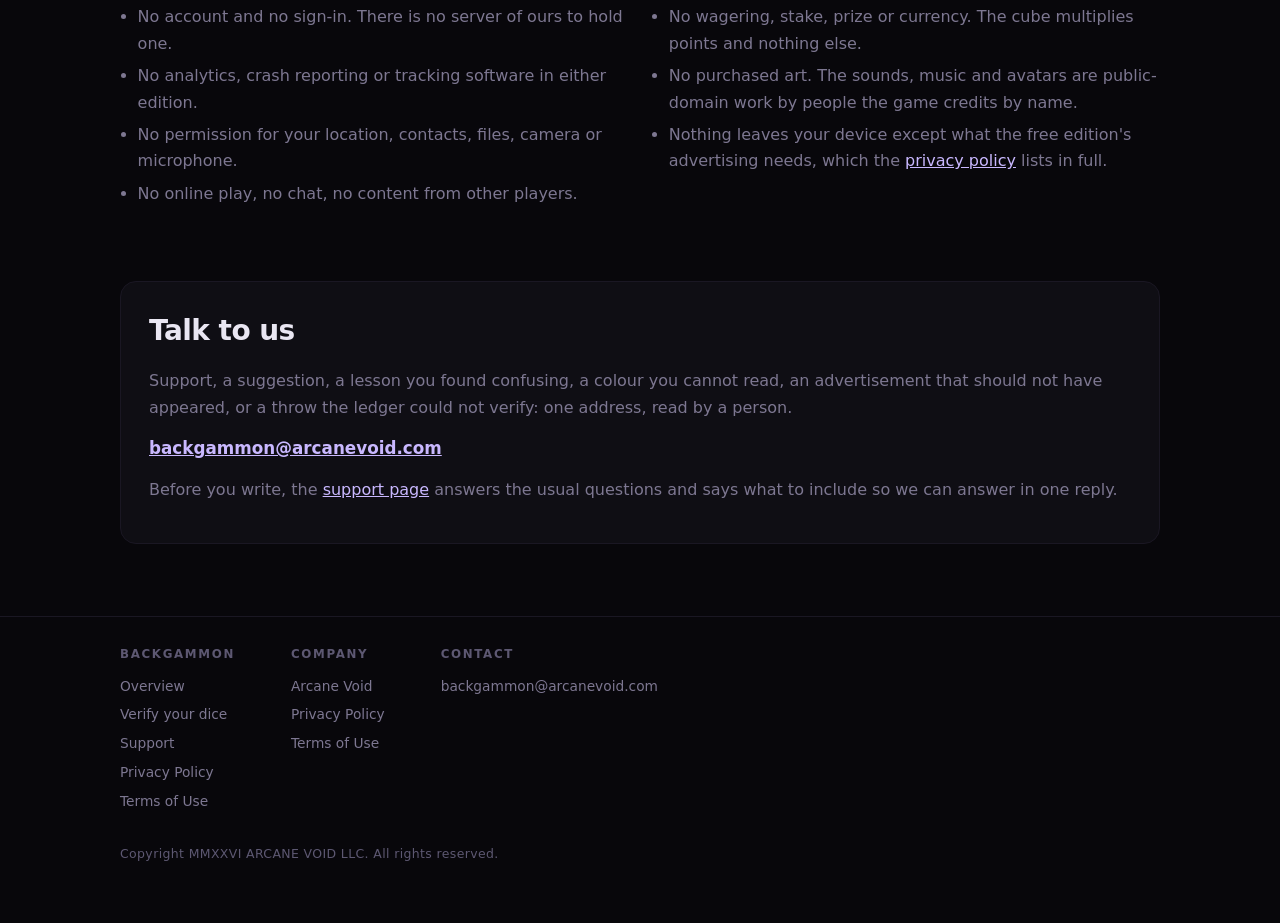
==== commit b477430e: "Backgammon: the first release loads no advertising; say so" ====
--- a/backgammon/index.html
+++ b/backgammon/index.html
@@ -223,7 +223,7 @@
             <li>All nine lessons, two-player mode, your error rate on every card</li>
             <li>Single games, saved and resumed, with the record kept</li>
           </ul>
-          <p class="price">Shows a banner on the home screen and one video after a finished game, supplied by Google and capped at a PG content rating. Never during play, never in a lesson. Where consent law applies, the app asks before the first advertisement.</p>
+          <p class="price">Built to show a banner on the home screen and one video after a finished game, supplied by Google and capped at a PG content rating, never during play and never in a lesson. The first release has advertising switched off. When it is switched on, the <a href="/backgammon/privacy.html">privacy policy</a> changes first, and where consent law applies the app asks before the first advertisement.</p>
         </div>
         <div class="card pro">
           <h3>Backgammon Pro</h3>
